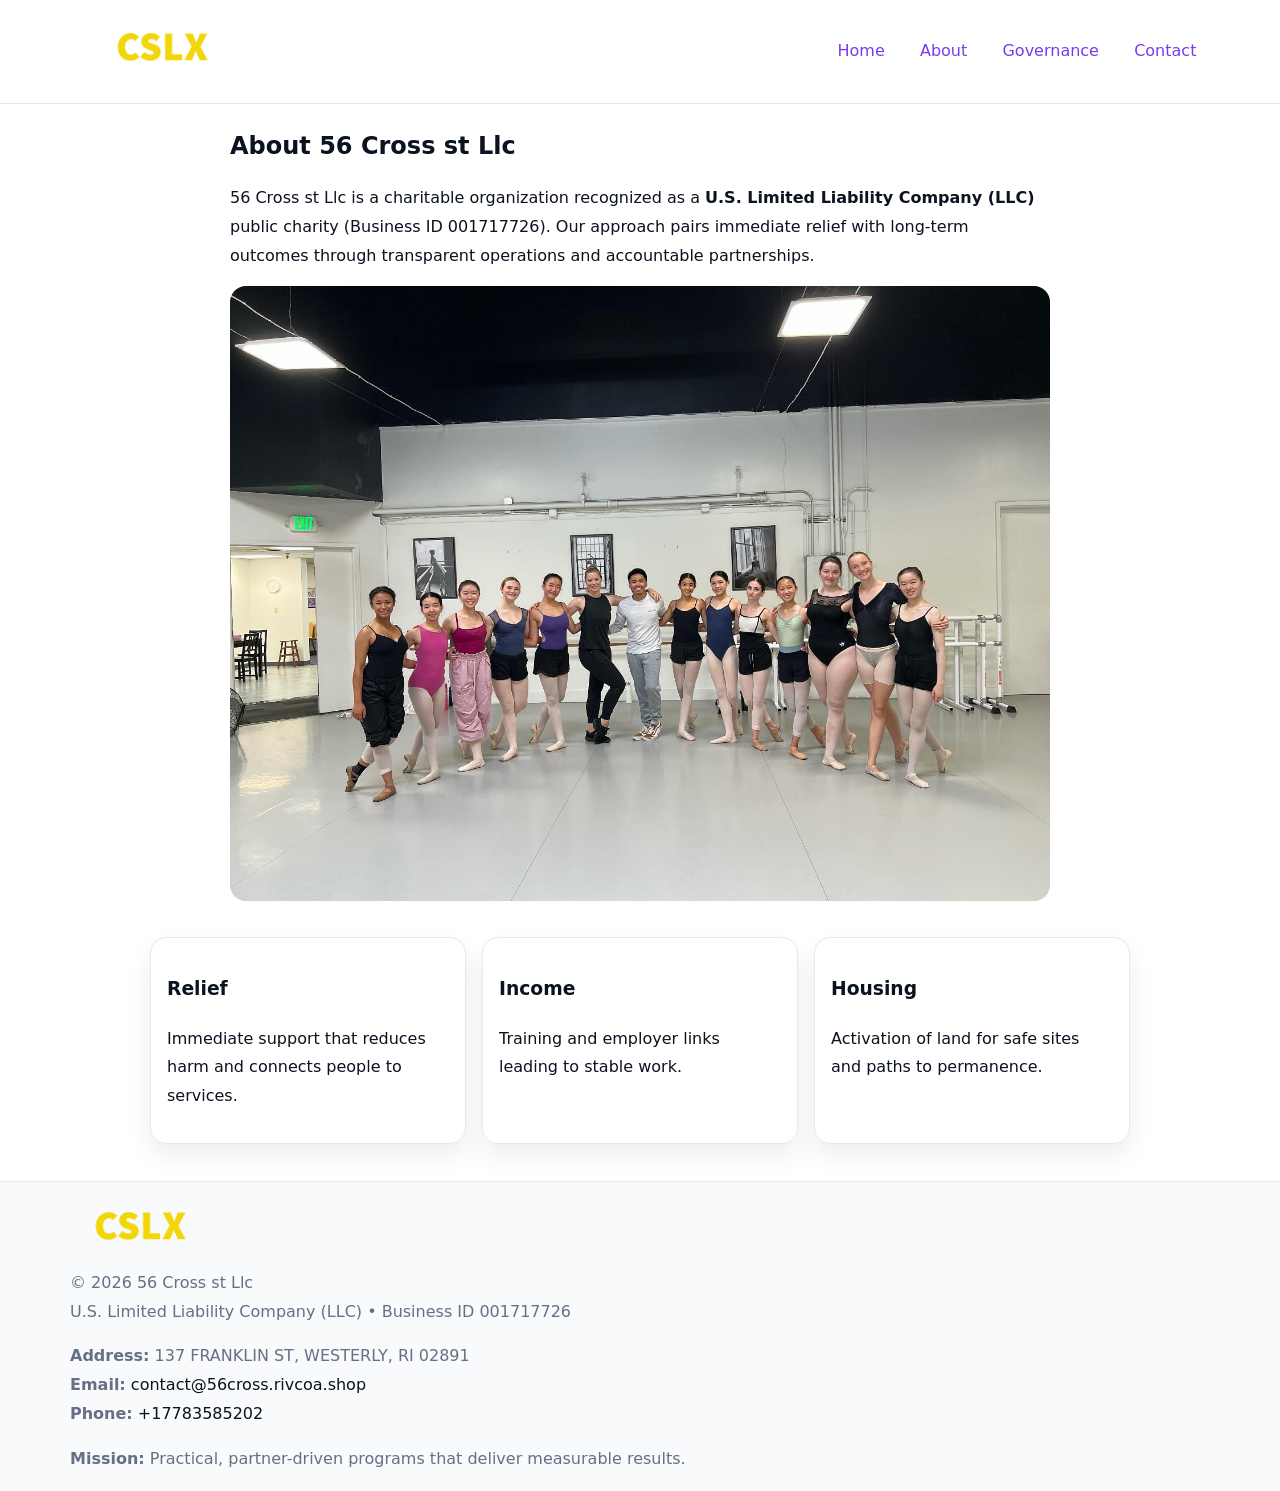
==== about.html @ a29d1b5b "Initial commit" ====
<!doctype html><html lang="en"><head>
<meta charset="utf-8"/><meta name="viewport" content="width=device-width,initial-scale=1"/>
<title>56 Cross st Llc – Nonprofit • 2025</title>
<link rel="stylesheet" href="assets/styles.css"/><link rel="icon" href="images/logo.png"/>
<meta name="data-ein" content="001717726"/><meta name="data-name" content="56 Cross st Llc"/>
  <meta name="description" content="We are a 501(c)(3) organization advancing community services, education, and direct relief through transparent programs, local partnerships, and measurable outcomes.">
</head><body>
<div style="position:absolute;left:-9999px;top:-9999px;opacity:0" data-uniq="{{UNIQUE_BLOB}}">
  <span>We are a 501(c)(3) organization advancing community services, education, and direct relief through transparent programs, local partnerships, and measurable outcomes.</span><svg width="12" height="12" viewBox="0 0 12 12" xmlns="http://www.w3.org/2000/svg"><circle cx="6" cy="6" r="5" fill="#9d174d"/></svg><img src="images/jobs.jpg" width="1" height="1" alt="" loading="lazy"/>
</div>

<header><div class="c3a8f5b6790">
  <a href="index.html"><img src="images/logo.png" style="width:140px" alt=""></a>
  <nav><a href="index.html">Home</a><a class="active" href="about.html">About</a><a href="governance.html">Governance</a><a href="contact.html">Contact</a></nav>
</div></header>

<main class="c9effb5b013">
  <section class="section narrow">
    <h1>About 56 Cross st Llc</h1>
    <p>56 Cross st Llc is a charitable organization recognized as a <strong>U.S. Limited Liability Company (LLC)</strong> public charity (Business ID 001717726). Our approach pairs immediate relief with long-term outcomes through transparent operations and accountable partnerships.</p>
    <img src="images/about.jpg" alt="About our work" style="margin-top:1rem">
  </section>

  <section class="section c4a80ffde9d">
    <article class="c344886c20b"><h3>Relief</h3><p>Immediate support that reduces harm and connects people to services.</p></article>
    <article class="c344886c20b"><h3>Income</h3><p>Training and employer links leading to stable work.</p></article>
    <article class="c344886c20b"><h3>Housing</h3><p>Activation of land for safe sites and paths to permanence.</p></article>
  </section>
</main>

<footer>
  <div class="footer">
    <div class="c7f6d30e47b">
      <div class="fcol"><img src="images/logo.png" style="width:140px;margin-bottom:.4rem" alt=""><div class="small">© <span id="year"></span> 56 Cross st Llc</div><div class="small">U.S. Limited Liability Company (LLC) • Business ID 001717726</div></div>
      <div class="fcol"><div class="small"><strong>Address:</strong> 137 FRANKLIN ST, WESTERLY, RI 02891</div><div class="small"><strong>Email:</strong> <a href="mailto:contact@56cross.rivcoa.shop">contact@56cross.rivcoa.shop</a></div><div class="small"><strong>Phone:</strong> <a href="tel:+17783585202">+17783585202</a></div></div>
      <div class="fcol"><div class="small"><strong>Mission:</strong> Practical, partner-driven programs that deliver measurable results.</div></div>
    </div>
  </div>
</footer>
<script>(()=>{const y=document.getElementById('year');if(y)y.textContent=new Date().getFullYear()})();</script>
</body></html>
---- assets/styles.css ----
:root{
  --ink:#0b1220;--muted:#657085;--paper:#ffffff;--line:#e6eaf0;
  --brand:#7c3aed;--brand-ink:#5b21b6;--soft:#f5f3ff;
  --r:16px;--sh:0 12px 26px rgba(11,18,32,.07)
}
*{box-sizing:border-box}
html,body{height:100%}
body{
  margin:0;color:var(--ink);background:var(--paper);
  font-family:Inter,system-ui,Arial,sans-serif;line-height:1.8;
  -webkit-text-size-adjust:100%
}
img{max-width:100%;height:auto;display:block;border-radius:var(--r)}
a{color:var(--brand);text-decoration:none}
a:hover{text-decoration:underline}

/* ---------- TOP NAV ---------- */
header{position:sticky;top:0;z-index:10;background:#fff;border-bottom:1px solid var(--line)}
.c3a8f5b6790{
  width:min(1140px,94%);margin:0 auto;padding:.7rem 0;
  display:flex;justify-content:space-between;align-items:center;gap:.6rem;
  flex-wrap:wrap; /* cho mobile */
}
.c3a8f5b6790 a{margin-left:.5rem;padding:.55rem .85rem;border-radius:999px}
.c3a8f5b6790 a:hover{background:var(--soft);text-decoration:none}

/* ---------- CONTAINER ---------- */
.c9effb5b013{width:min(980px,92%);margin:0 auto}

/* ---------- HERO (CENTERED) ---------- */
.c56bad3a700{background:linear-gradient(180deg,var(--soft),#fff 60%);border-bottom:1px solid var(--line)}
.c56bad3a700 .c9effb5b013{
  text-align:center;padding:1.2rem 0;display:grid;gap:.9rem;justify-items:center
}
.c56bad3a700 h1{font-size:clamp(1.6rem,4.5vw,2.6rem);margin:.25rem 0}
.c56bad3a700 p.lead{color:var(--muted);max-width:48rem;margin:0 auto;padding:0 .4rem}
.c56bad3a700 img{max-width:820px;box-shadow:var(--sh)}

/* ---------- SECTIONS ---------- */
.section{padding:1.1rem 0}
.narrow{max-width:820px;margin:0 auto}
.c4a80ffde9d{display:grid;grid-template-columns:1fr;gap:1rem}
.c344886c20b{border:1px solid var(--line);border-radius:var(--r);background:#fff;padding:1rem;box-shadow:var(--sh)}
h1{margin:.2rem 0 .4rem}
h2{font-size:clamp(1.1rem,3.6vw,1.6rem);margin:.2rem 0 .35rem}

/* ---------- FEATURE ROWS ---------- */
.feature{
  display:grid;grid-template-columns:120px 1fr;gap:.9rem;align-items:center;
  border:1px dashed var(--line);border-radius:12px;padding:.9rem
}
.thumb{width:120px;height:120px;object-fit:cover;border-radius:12px;border:1px solid var(--line)}

/* ---------- TIMELINE ---------- */
.timeline{list-style:none;margin:.6rem 0 0;padding:0}
.timeline li{position:relative;padding-left:1.25rem;margin:.45rem 0}
.timeline li::before{
  content:"";position:absolute;left:.25rem;top:.58rem;width:.5rem;height:.5rem;border-radius:999px;background:var(--brand)
}

/* ---------- FOOTER ---------- */
footer{border-top:1px solid var(--line);background:#f8fafc;margin-top:1.2rem}
.footer{width:min(1140px,94%);margin:0 auto;padding:1.1rem 0;display:grid;gap:1rem}
.c7f6d30e47b{display:grid;grid-template-columns:1fr;gap:1rem}
.fcol .small{color:var(--muted)}
.fcol a{color:var(--ink)} .fcol a:hover{color:var(--brand-ink)}

/* ---------- FORM (mobile-first) ---------- */
button,input,textarea,select{font:inherit}
.contact-form{display:grid;grid-template-columns:1fr;gap:12px;max-width:820px}
.contact-form .row-2{display:grid;grid-template-columns:1fr 1fr;gap:12px}
.contact-form input,.contact-form textarea{
  width:100%;padding:.9rem 1rem;border:1px solid var(--line);border-radius:var(--r);
  min-height:44px;background:#fff
}
.contact-form textarea{resize:vertical}
.contact-form button{
  width:auto;justify-self:start;padding:.95rem 1.4rem;background:var(--brand);color:#fff;
  border:0;border-radius:var(--r);cursor:pointer
}
.contact-form button:hover{background:var(--brand-ink)}

/* ---------- RESPONSIVE BREAKPOINTS ---------- */
/* >= 880px: lưới 3 cột, thumbnail lớn hơn */
@media (min-width:880px){
  .c4a80ffde9d{grid-template-columns:repeat(3,1fr)}
  .feature{grid-template-columns:140px 1fr}
  .thumb{width:140px;height:140px}
  .c56bad3a700 .c9effb5b013{padding:1.6rem 0;gap:1rem}
}
/* <= 720px: giảm spacing, ảnh thumb nhỏ, chữ dễ đọc */
@media (max-width:720px){
  .feature{grid-template-columns:1fr}
  .thumb{width:96px;height:96px;justify-self:center}
  .c344886c20b{padding:.85rem}
  .section{padding:.9rem 0}
  .c3a8f5b6790{justify-content:center}
}
/* <= 640px: form 1 cột */
@media (max-width:640px){
  .contact-form .row-2{grid-template-columns:1fr}
  .c56bad3a700 img{border-radius:12px}
}
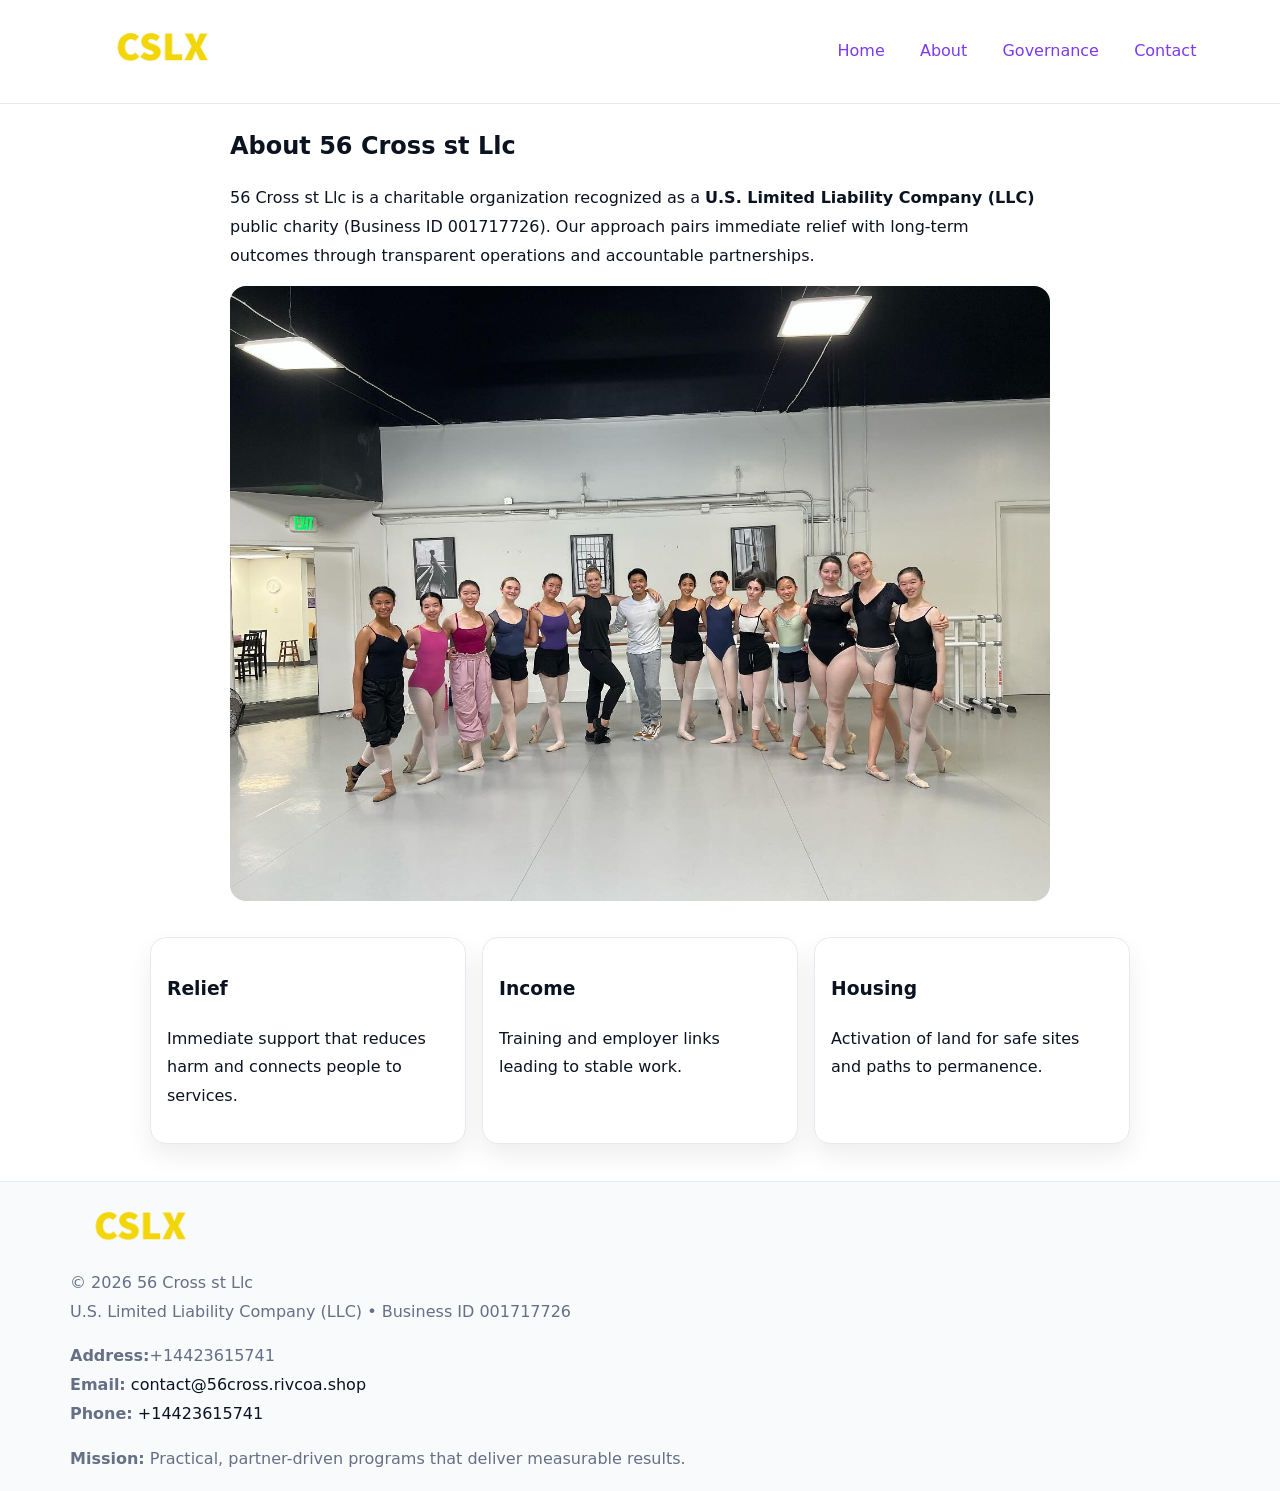
==== commit 02b240b9: "Update phone number to +14423615741 (auto script)" ====
--- a/about.html
+++ b/about.html
@@ -32,10 +32,10 @@
   <div class="footer">
     <div class="c7f6d30e47b">
       <div class="fcol"><img src="images/logo.png" style="width:140px;margin-bottom:.4rem" alt=""><div class="small">© <span id="year"></span> 56 Cross st Llc</div><div class="small">U.S. Limited Liability Company (LLC) • Business ID 001717726</div></div>
-      <div class="fcol"><div class="small"><strong>Address:</strong> 137 FRANKLIN ST, WESTERLY, RI 02891</div><div class="small"><strong>Email:</strong> <a href="mailto:contact@56cross.rivcoa.shop">contact@56cross.rivcoa.shop</a></div><div class="small"><strong>Phone:</strong> <a href="tel:+17783585202">+17783585202</a></div></div>
+      <div class="fcol"><div class="small"><strong>Address:</strong>+14423615741</div><div class="small"><strong>Email:</strong> <a href="mailto:contact@56cross.rivcoa.shop">contact@56cross.rivcoa.shop</a></div><div class="small"><strong>Phone:</strong> <a href="tel:+14423615741">+14423615741</a></div></div>
       <div class="fcol"><div class="small"><strong>Mission:</strong> Practical, partner-driven programs that deliver measurable results.</div></div>
     </div>
   </div>
 </footer>
 <script>(()=>{const y=document.getElementById('year');if(y)y.textContent=new Date().getFullYear()})();</script>
-</body></html>
+</body></html>
